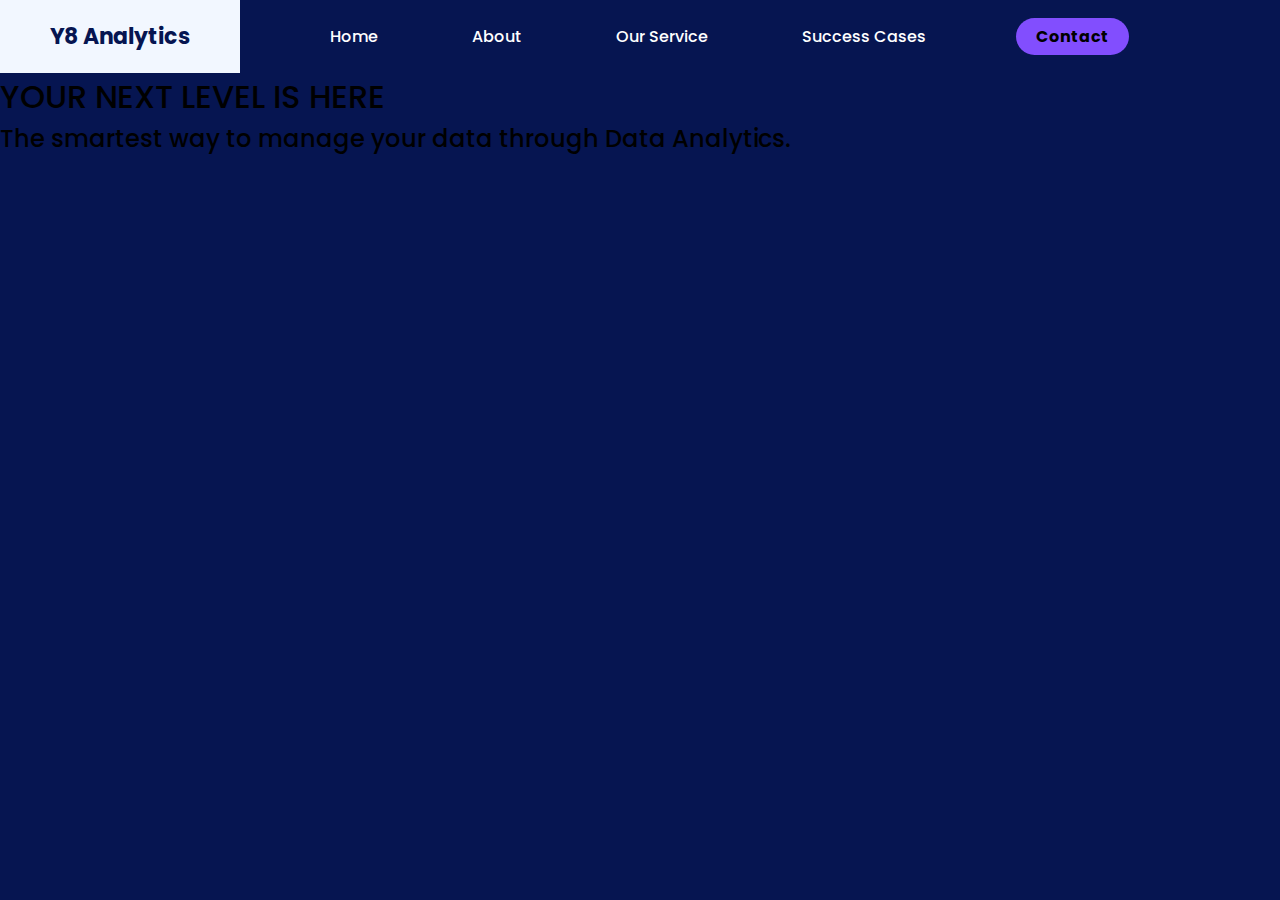
==== Final Project_Y8 Analytics Website.html @ 935fa5d3 "Scrolling Header HTML" ====
<DOCTYPE HTML>
<html  lang="en">
<head>
    <meta charset="UTF-8">
    <meta name = "viewport" content="width=device-width, initial-scale=1.0">
    <!-- GOOGLE FONTS -->
    <link rel="preconnect" href="https://fonts.googleapis.com">
<link rel="preconnect" href="https://fonts.gstatic.com" crossorigin>
<link href="https://fonts.googleapis.com/css2?family=Poppins:ital,wght@0,100;0,200;0,300;0,400;0,500;0,600;0,700;0,800;0,900;1,100;1,200;1,300;1,400;1,500;1,600;1,700;1,800;1,900&display=swap" rel="stylesheet">

    <!-- END GOOGLE FONTS -->
    <link rel="stylesheet" href="style.css">
    <title>Y8 Analytics</title>
</head>

<body>
    <header id="header">
        <div class = "interface">
            <div class = "logo">
                <!-- <a href="#"></a>
                <img src="Y8 Logo.png" alt="Y8 logo"> -->
                <h1>Y8 Analytics</h1>
            </div> <!--logo-->

        <nav class="menu-dektop">
            <ul>
                <li> <a href="#"> Home</a></li>
                <li> <a href="#"> About</a></li>
                <li> <a href="#"> Our Service</a></li>
                <li> <a href="#"> Success Cases</a></li>
                <!-- <li> <a href="#"> Login</a></li> -->
            </ul>
        </nav> <!--menu-desktop-->

        <div class="btn-contact">
            <a href="#">
                <button>Contact</button>
            </a>
        </div> <!--btn-contact-->

        </div>
    </header>

    <section class="banner">
        <div class="video-bg">
            <!-- <video autoplay muted loop src="DataAnalytics_BG.mp4" type="video/mp4"></video> -->

        </div>
        <h1> YOUR <span> NEXT LEVEL </span> IS HERE</h1>
        <h2> The smartest way to manage your data through Data Analytics.</h2>
    </section> <!--banner-->

<script src="menu.js">

</script>
   
</body>
</html>
---- style.css ----
/*GENERAL STYLE*/
*{
    margin: 0;
    padding: 0;
    box-sizing: border-box;
    font-family: 'Poppins', sans-serif;
    font-weight: 500;
}

body{
    background-color: #061551;
    height: 100vh;
}

header .logo h1{
    font-size: 22px;
    font-family: 'Poppins', sans-serif;
    color: #061551;
    background-color: #F2F7FF;
    padding: 20px 50px;
    font-weight: bold;
}

.interface{
    max-width: 1280px;
    margin: 0 auto;
}

/* HEADER STYLE */
 header > .interface{
    display: flex;
    align-items: center;
    /* justify-content: space-between; */
} 

header a{
    color: #fff;
    text-decoration: none;  
    margin-left: 90px;
    display: inline-block;
    transition: .2s;
} 

header a:hover{
    color: #824EFE;
   transform: scale(1.04);
} 

header nav ul{
    list-style-type: none ;
    /* margin-left: 50px; */
    
}

 header nav ul li {
    display: inline-block;
} 

header .btn-contact button{
    padding: 6px 20px;
    font-size: 16px;
    font-weight: 700;
    background-color: #824EFE;
    border: 0;
    border-radius: 30px;
    cursor: pointer;
}

header .btn-contact button:hover{
    box-shadow: 0px 0px 8px #834efea5;
}
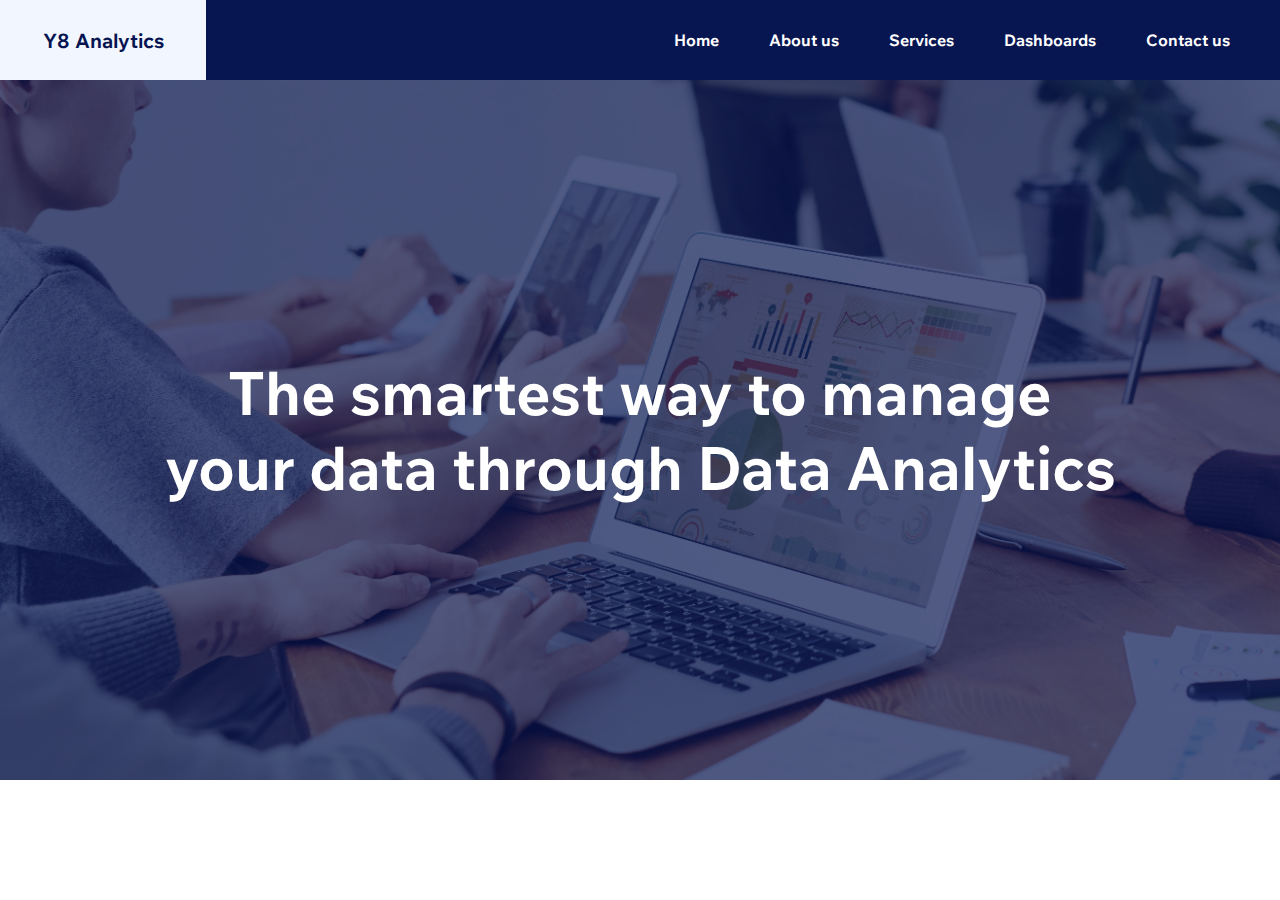
==== commit e238214b: "Update Final Project_Y8 Analytics Website.html" ====
--- a/Final Project_Y8 Analytics Website.html
+++ b/Final Project_Y8 Analytics Website.html
@@ -1,58 +1,50 @@
-<DOCTYPE HTML>
-<html  lang="en">
+<!DOCTYPE html>
+<html lang="en">
 <head>
     <meta charset="UTF-8">
-    <meta name = "viewport" content="width=device-width, initial-scale=1.0">
-    <!-- GOOGLE FONTS -->
+    <meta name="viewport" content="width=device-width, initial-scale=1.0">
+    <link rel="stylesheet" type="text/css" href="style.css">
     <link rel="preconnect" href="https://fonts.googleapis.com">
-<link rel="preconnect" href="https://fonts.gstatic.com" crossorigin>
-<link href="https://fonts.googleapis.com/css2?family=Poppins:ital,wght@0,100;0,200;0,300;0,400;0,500;0,600;0,700;0,800;0,900;1,100;1,200;1,300;1,400;1,500;1,600;1,700;1,800;1,900&display=swap" rel="stylesheet">
-
-    <!-- END GOOGLE FONTS -->
-    <link rel="stylesheet" href="style.css">
-    <title>Y8 Analytics</title>
+    <link rel="preconnect" href="https://fonts.gstatic.com" crossorigin>
+    <link href="https://fonts.googleapis.com/css2?family=Wix+Madefor+Text:wght@400;500;700&display=swap" rel="stylesheet">
+    <link rel="preconnect" href="https://fonts.googleapis.com">
+    <link rel="preconnect" href="https://fonts.gstatic.com" crossorigin>
+    <link href="https://fonts.googleapis.com/css2?family=Wix+Madefor+Text:wght@400;500;700&display=swap" rel="stylesheet">
+    <title>Document</title>
 </head>
-
 <body>
-    <header id="header">
-        <div class = "interface">
-            <div class = "logo">
-                <!-- <a href="#"></a>
-                <img src="Y8 Logo.png" alt="Y8 logo"> -->
-                <h1>Y8 Analytics</h1>
-            </div> <!--logo-->
-
-        <nav class="menu-dektop">
+    <!-- Header -->
+    <header id="header" class="headerContainer">
+        <div class="headerLogo">
+            Y8 Analytics
+        </div>
+        <div class="headerContent">
             <ul>
-                <li> <a href="#"> Home</a></li>
-                <li> <a href="#"> About</a></li>
-                <li> <a href="#"> Our Service</a></li>
-                <li> <a href="#"> Success Cases</a></li>
-                <!-- <li> <a href="#"> Login</a></li> -->
+                <li><a href="#main">Home</a></li>
+                <li><a href="#section-about">About us</a></li>
+                <li><a href="#services-container">Services</a></li>
+                <li><a href="#section-dashboards">Dashboards</a></li>
+                <li><a href="#contact-container">Contact us</a></li>
             </ul>
-        </nav> <!--menu-desktop-->
-
-        <div class="btn-contact">
-            <a href="#">
-                <button>Contact</button>
-            </a>
-        </div> <!--btn-contact-->
-
+            <div class="menu">
+                <svg stroke="currentColor" fill="currentColor" stroke-width="0" viewBox="0 0 20 20" aria-hidden="true" height="30" width="30" xmlns="http://www.w3.org/2000/svg"><path fill-rule="evenodd" d="M3 5a1 1 0 011-1h12a1 1 0 110 2H4a1 1 0 01-1-1zM3 10a1 1 0 011-1h12a1 1 0 110 2H4a1 1 0 01-1-1zM3 15a1 1 0 011-1h12a1 1 0 110 2H4a1 1 0 01-1-1z" clip-rule="evenodd"></path></svg>
+            </div>
         </div>
     </header>
 
-    <section class="banner">
-        <div class="video-bg">
-            <!-- <video autoplay muted loop src="DataAnalytics_BG.mp4" type="video/mp4"></video> -->
+     <!-- Video with Title -->
 
+     <section id="main" class="main">
+        <div class="back-image"></div>
+
+        <div class="backgroundBlack">
+            <p class="parag">
+                The smartest way to manage <br />
+                your data through Data Analytics<br />
+            </p>
         </div>
-        <h1> YOUR <span> NEXT LEVEL </span> IS HERE</h1>
-        <h2> The smartest way to manage your data through Data Analytics.</h2>
-    </section> <!--banner-->
+    </section>
 
-<script src="menu.js">
-
-</script>
-   
+    
 </body>
 </html>--- a/style.css
+++ b/style.css
@@ -1,72 +1,121 @@
-
-/*GENERAL STYLE*/
-*{
+/* GENERAL STYLE */
+* {
     margin: 0;
     padding: 0;
     box-sizing: border-box;
-    font-family: 'Poppins', sans-serif;
-    font-weight: 500;
+    list-style: none;
+    font-family: 'Wix Madefor Text', sans-serif;
 }
 
-body{
-    background-color: #061551;
-    height: 100vh;
+html {
+    scroll-behavior: smooth;
+  }
+
+a {
+    color: #fff;
+    text-decoration: none;
+    transition: 0.2s ease-in-out;
 }
 
-header .logo h1{
-    font-size: 22px;
-    font-family: 'Poppins', sans-serif;
-    color: #061551;
+a:hover {
+    transition: 0.2s ease-in-out;
+    color: #844DFE;
+}
+
+/* HEADER */
+.headerContainer {
+    width: 100%;
+    height: 80px;
+    display: flex;
+    background-color: #071550;
+    position: fixed;
+    top: 0;
+    left: 0;
+    width: 100%;
+    z-index: 999;
+}
+
+.headerLogo {
+    min-width: 206px;
+    height: 80px;
     background-color: #F2F7FF;
-    padding: 20px 50px;
+
+    display: flex;
+    justify-content: center;
+    align-items: center;
+
+    color: #071451;
+    font-size: 20px;
     font-weight: bold;
 }
 
-.interface{
-    max-width: 1280px;
-    margin: 0 auto;
+.headerContent {
+    width: 100%;
+    background-color: #071550;
+    display: flex;
+    justify-content: end;
+    align-items: center;
 }
 
-/* HEADER STYLE */
- header > .interface{
+.headerContent ul {
     display: flex;
-    align-items: center;
-    /* justify-content: space-between; */
-} 
-
-header a{
-    color: #fff;
-    text-decoration: none;  
-    margin-left: 90px;
-    display: inline-block;
-    transition: .2s;
-} 
-
-header a:hover{
-    color: #824EFE;
-   transform: scale(1.04);
-} 
-
-header nav ul{
-    list-style-type: none ;
-    /* margin-left: 50px; */
-    
 }
 
- header nav ul li {
-    display: inline-block;
-} 
-
-header .btn-contact button{
-    padding: 6px 20px;
+.headerContent ul li {
+    margin-right: 50px;
+    color: #fff;
     font-size: 16px;
     font-weight: 700;
-    background-color: #824EFE;
-    border: 0;
-    border-radius: 30px;
+    cursor: pointer;
+    transition: 0.2s ease-in-out;
+}
+
+.headerContent ul li:hover {
+    color: RGB(132, 77, 254);
+    transition: 0.2s ease-in-out;
+}
+
+.menu {
+    font-size: 20px;
+    display: none;
+    color: #fff;
+    margin-right: 20px;
     cursor: pointer;
 }
 
-header .btn-contact button:hover{
-    box-shadow: 0px 0px 8px #834efea5;
+/* HOME */
+
+.main {
+    width: 100%;
+    height: 100%;
+    margin-top: 80px;
+}
+
+.back-image, .backgroundBlack {
+    width: 100%;
+    height: 700px;
+}
+
+.back-image {
+    background-image: url(assets/background.jpg);
+    background-size: cover;
+    background-position: center;
+    position: absolute;
+    z-index: 9;
+}
+
+.backgroundBlack {
+    background-color: rgba(6,20,81,0.7);
+    position: relative;
+    z-index: 10;
+    display: flex;
+    justify-content: center;
+    align-items: center;
+    font-weight: bold;
+    color: #fff;
+}
+
+.parag {
+    text-align: center;
+    font-size: 60px;
 }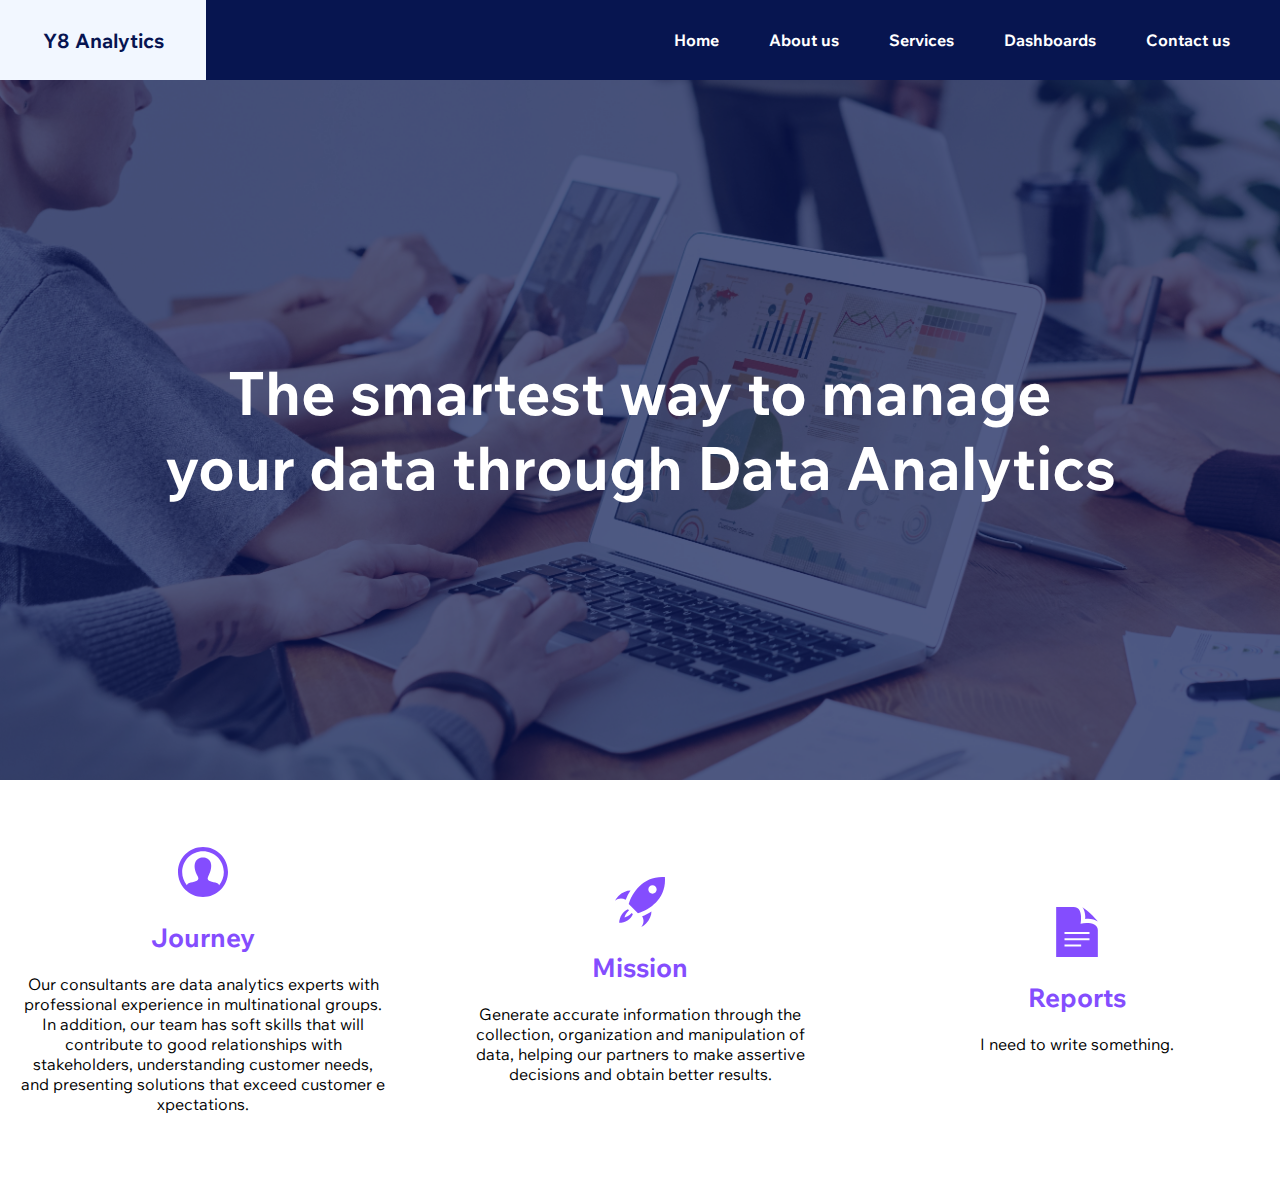
==== commit 0df5e507: "About Us - Incomplete" ====
--- a/Final Project_Y8 Analytics Website.html
+++ b/Final Project_Y8 Analytics Website.html
@@ -13,7 +13,9 @@
     <title>Document</title>
 </head>
 <body>
+    
     <!-- Header -->
+
     <header id="header" class="headerContainer">
         <div class="headerLogo">
             Y8 Analytics
@@ -45,6 +47,42 @@
         </div>
     </section>
 
+    <!-- About Us -->
+
+    <section id="section-about" class="section-about">
+        <div class="section-about-container">
+
+            <div class="about-item">
+    
+                <svg xmlns="http://www.w3.org/2000/svg" width="50" height="50" viewBox="0 0 24 24">
+                    <path class="user-img" d="M12 0c-6.627 0-12 5.373-12 12s5.373 12 12 12 12-5.373 12-12-5.373-12-12-12zm7.753 18.305c-.261-.586-.789-.991-1.871-1.241-2.293-.529-4.428-.993-3.393-2.945 3.145-5.942.833-9.119-2.489-9.119-3.388 0-5.644 3.299-2.489 9.119 1.066 1.964-1.148 2.427-3.393 2.945-1.084.25-1.608.658-1.867 1.246-1.405-1.723-2.251-3.919-2.251-6.31 0-5.514 4.486-10 10-10s10 4.486 10 10c0 2.389-.845 4.583-2.247 6.305z"/>
+                </svg>
+                <h3 class="about-title">Journey</h3>
+            
+                <p>Our consultants are data analytics experts with <br>
+                    professional experience in multinational groups. <br> In addition, our team has soft skills that will <br>contribute to good relationships with <br> stakeholders, understanding customer needs, <br> and presenting solutions that exceed customer expectations.</p>
+            </div>
+
+            <div class="about-item">
+                
+                <svg xmlns="http://www.w3.org/2000/svg" width="50" height="50" viewBox="0 0 24 24">
+                    <path class="rocket-img" d="M8.566 17.842c-.945 2.462-3.678 4.012-6.563 4.161.139-2.772 1.684-5.608 4.209-6.563l.51.521c-1.534 1.523-2.061 2.765-2.144 3.461.704-.085 2.006-.608 3.483-2.096l.505.516zm-1.136-11.342c-1.778-.01-4.062.911-5.766 2.614-.65.649-1.222 1.408-1.664 2.258 1.538-1.163 3.228-1.485 5.147-.408.566-1.494 1.32-3.014 2.283-4.464zm5.204 17.5c.852-.44 1.61-1.013 2.261-1.664 1.708-1.706 2.622-4.001 2.604-5.782-1.575 1.03-3.125 1.772-4.466 2.296 1.077 1.92.764 3.614-.399 5.15zm11.312-23.956c-.428-.03-.848-.044-1.261-.044-9.338 0-14.465 7.426-16.101 13.009l4.428 4.428c5.78-1.855 12.988-6.777 12.988-15.993v-.059c-.002-.437-.019-.884-.054-1.341zm-5.946 7.956c-1.105 0-2-.895-2-2s.895-2 2-2 2 .895 2 2-.895 2-2 2z"/>
+                </svg>
+                <h3 class="about-title">Mission</h3>
+                <p>Generate accurate information through the <br> collection, organization and manipulation of <br>data, helping our partners to make assertive <br>decisions and obtain better results.</p>
+            </div>
+    
+            <div class="about-item">
+                <svg xmlns="http://www.w3.org/2000/svg" width="50" height="50" viewBox="0 0 24 24">
+                    <path class="data-img" d="M13.744 8s1.522-8-3.335-8h-8.409v24h20v-13c0-3.419-5.247-3.745-8.256-3zm.256 11h-8v-1h8v1zm4-3h-12v-1h12v1zm0-3h-12v-1h12v1zm-3.432-12.925c2.202 1.174 5.938 4.883 7.432 6.881-1.286-.9-4.044-1.657-6.091-1.179.222-1.468-.185-4.534-1.341-5.702z"/>
+                </svg>
+                <h3 class="about-title">Reports</h3>
+                <p>I need to write something.</p>
+            </div>
+        </div>
+    </section>
+
+
     
 </body>
 </html>--- a/style.css
+++ b/style.css
@@ -84,7 +84,6 @@
 }
 
 /* HOME */
-
 .main {
     width: 100%;
     height: 100%;
@@ -118,4 +117,48 @@
 .parag {
     text-align: center;
     font-size: 60px;
+}
+
+/* ABOUT US */
+.section-about {
+    position: relative;
+}
+
+.section-about-container {
+    width: 100%;
+    height: 400px;
+    background-color: #fff;
+
+    display: flex;
+    justify-content: center;
+    align-items: center;
+
+    text-align: center;
+}
+
+.rocket-img, .user-img, .data-img {
+    fill: #844DFE;
+}
+
+.about-title {
+    margin: 20px 0px;
+    color: #844DFE;
+    font-weight: bold;
+    font-size: 26px;
+}
+
+.about-item {
+    width: 100%;
+    margin: 0px 20px;
+    word-break: break-all;
+}
+
+.about-item:nth-child(2) {
+    margin: 0px 50px;
+}
+
+.about-icon-journey {
+    position: relative;
+    top: 100px;
+
 }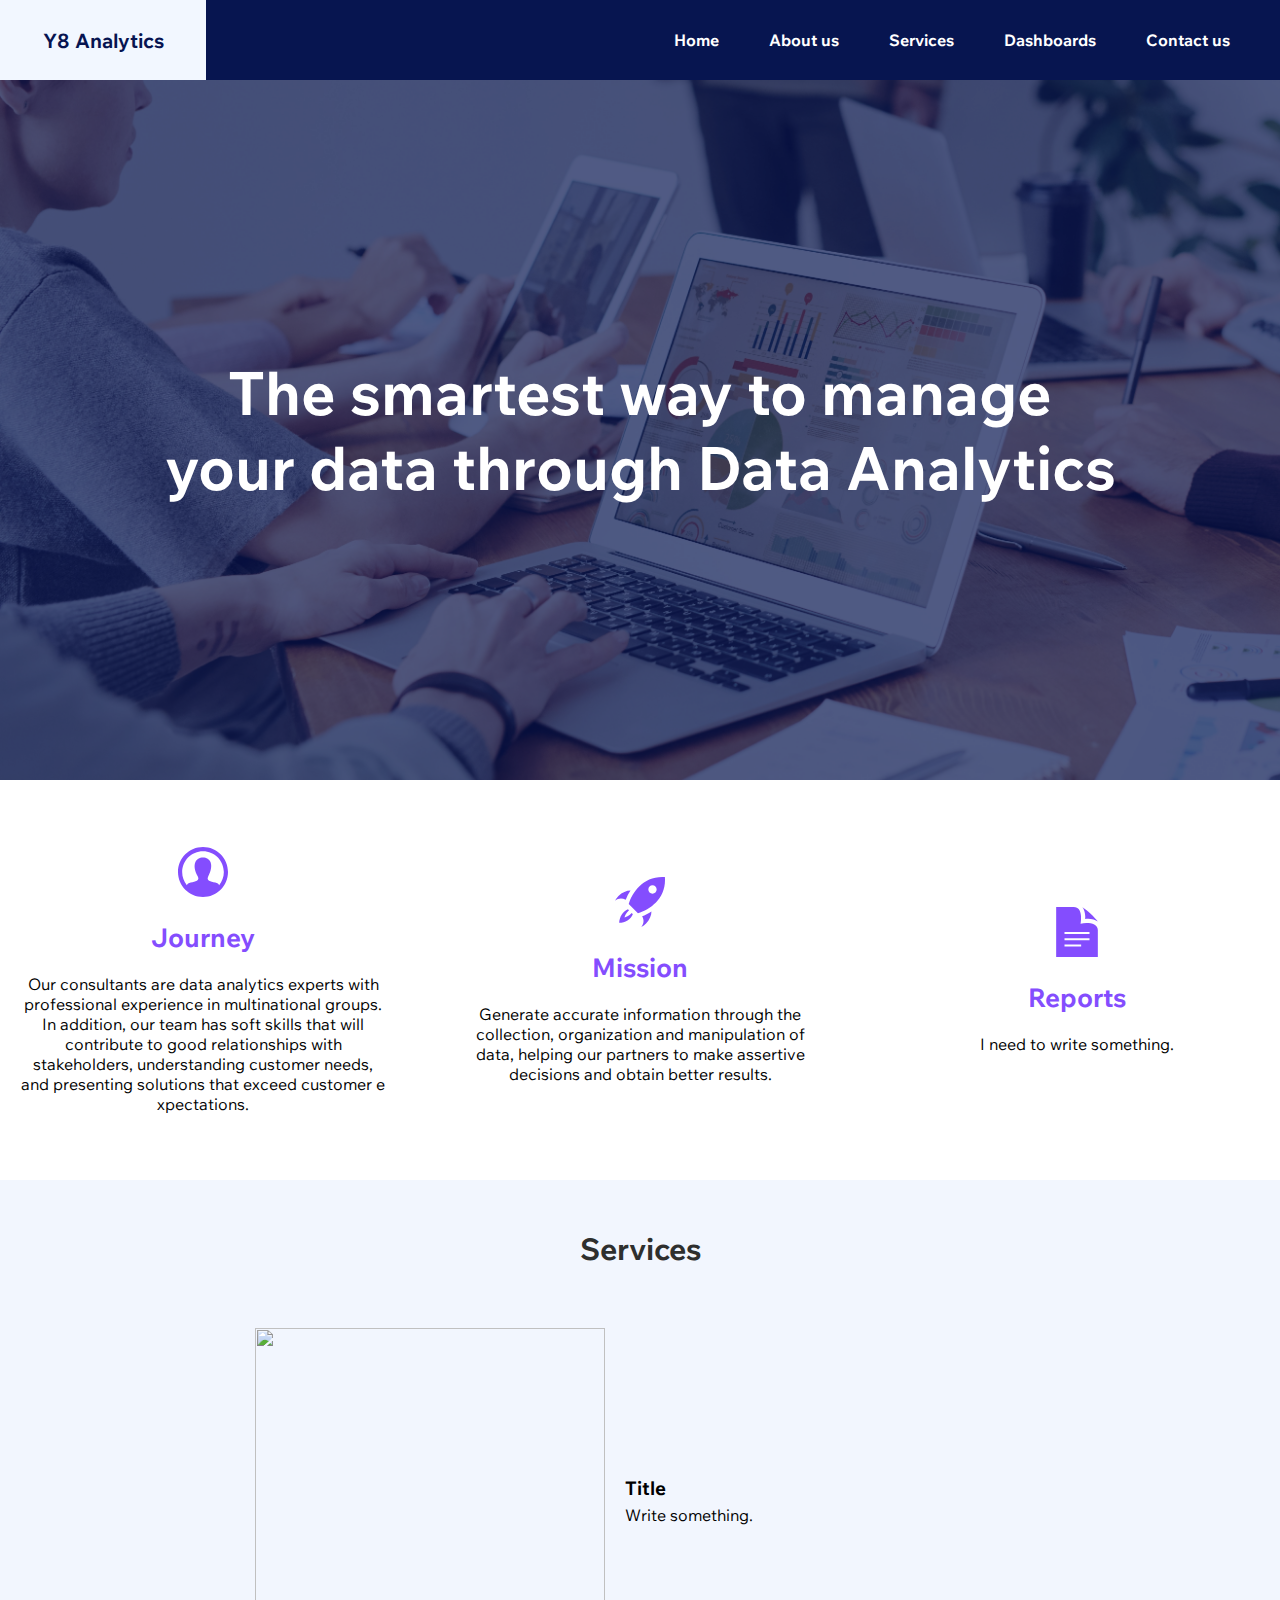
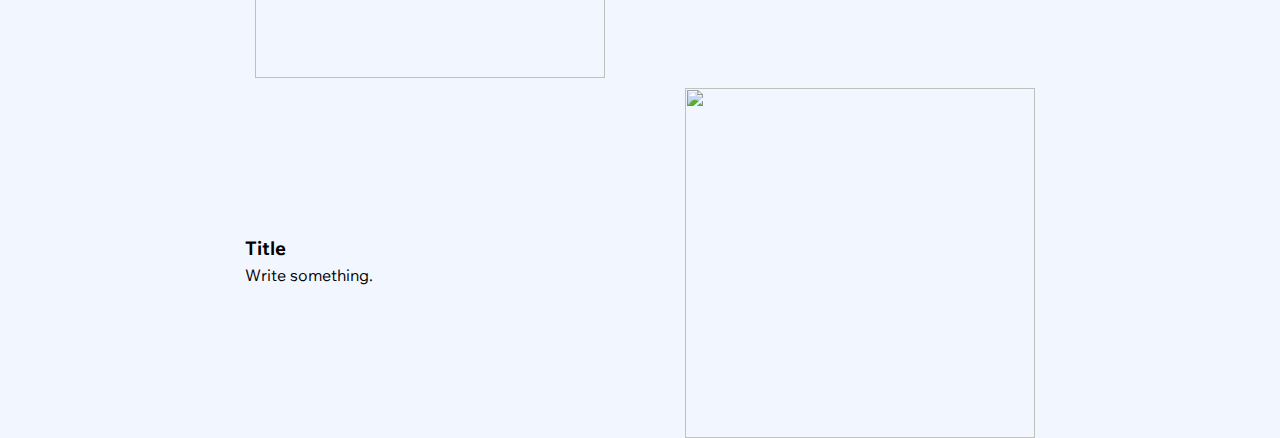
==== commit 83cbebaf: "Services section (incomplete)" ====
--- a/Final Project_Y8 Analytics Website.html
+++ b/Final Project_Y8 Analytics Website.html
@@ -82,6 +82,31 @@
         </div>
     </section>
 
+    <!--Services-->
+    <section class="service-container" id="services-container">
+        <h1>Services</h1>
+
+        <div class="service-item">
+            <img src="assets/undraw1.svg" alert="image" />
+
+            <div class="service-content">
+                <h3>Title</h3>
+                <p>Write something.
+                </p>
+            </div>
+        </div>
+
+        <div class="service-item-reverse">
+            <img src="assets/undraw2.svg" alert="image" />
+
+            <div class="service-content">
+                <h3>Title</h3>
+                <p> Write something.
+                </p>
+            </div>
+        </div>
+    </section>
+
 
     
 </body>
--- a/style.css
+++ b/style.css
@@ -157,8 +157,67 @@
     margin: 0px 50px;
 }
 
-.about-icon-journey {
-    position: relative;
-    top: 100px;
-
+
+/* SERVICES*/
+
+.service-container {
+    width: 100%;
+    height: 100%;
+    background-color: #F2F6FE;
+
+    display: flex;
+    flex-direction: column;
+    align-items: center;
+    justify-content: center;
+}
+
+.service-container h1 {
+    margin: 50px 0px;
+    font-weight: 700;
+    color: #2E2F2E;
+    font-size: 30px;
+}
+
+.service-item{
+    width: 90%;
+    height: 100%;
+    display: flex;
+    justify-content: center;
+    align-items: center;
+    margin: 10px 50px;
+}
+
+.service-item-reverse {
+    width: 90%;
+    height: 100%;
+    display: flex;
+    flex-direction: row-reverse;
+    justify-content: center;
+    align-items: center;
+}
+
+.service-item-reverse img {
+    margin-left: 40px;
+}
+
+.service-item img, .service-item-reverse img {
+    width: 350px;
+    height: 350px;
+    margin-right: 20px;
+}
+
+.service-item-reverse img {
+    margin-right: 0px;
+}
+
+.service-content {
+    display: flex;
+    flex-direction: column;
+    justify-content: flex-start;
+    align-items: flex;
+}
+
+.service-content p {
+    width: 400px;
+    line-height: 30px;
 }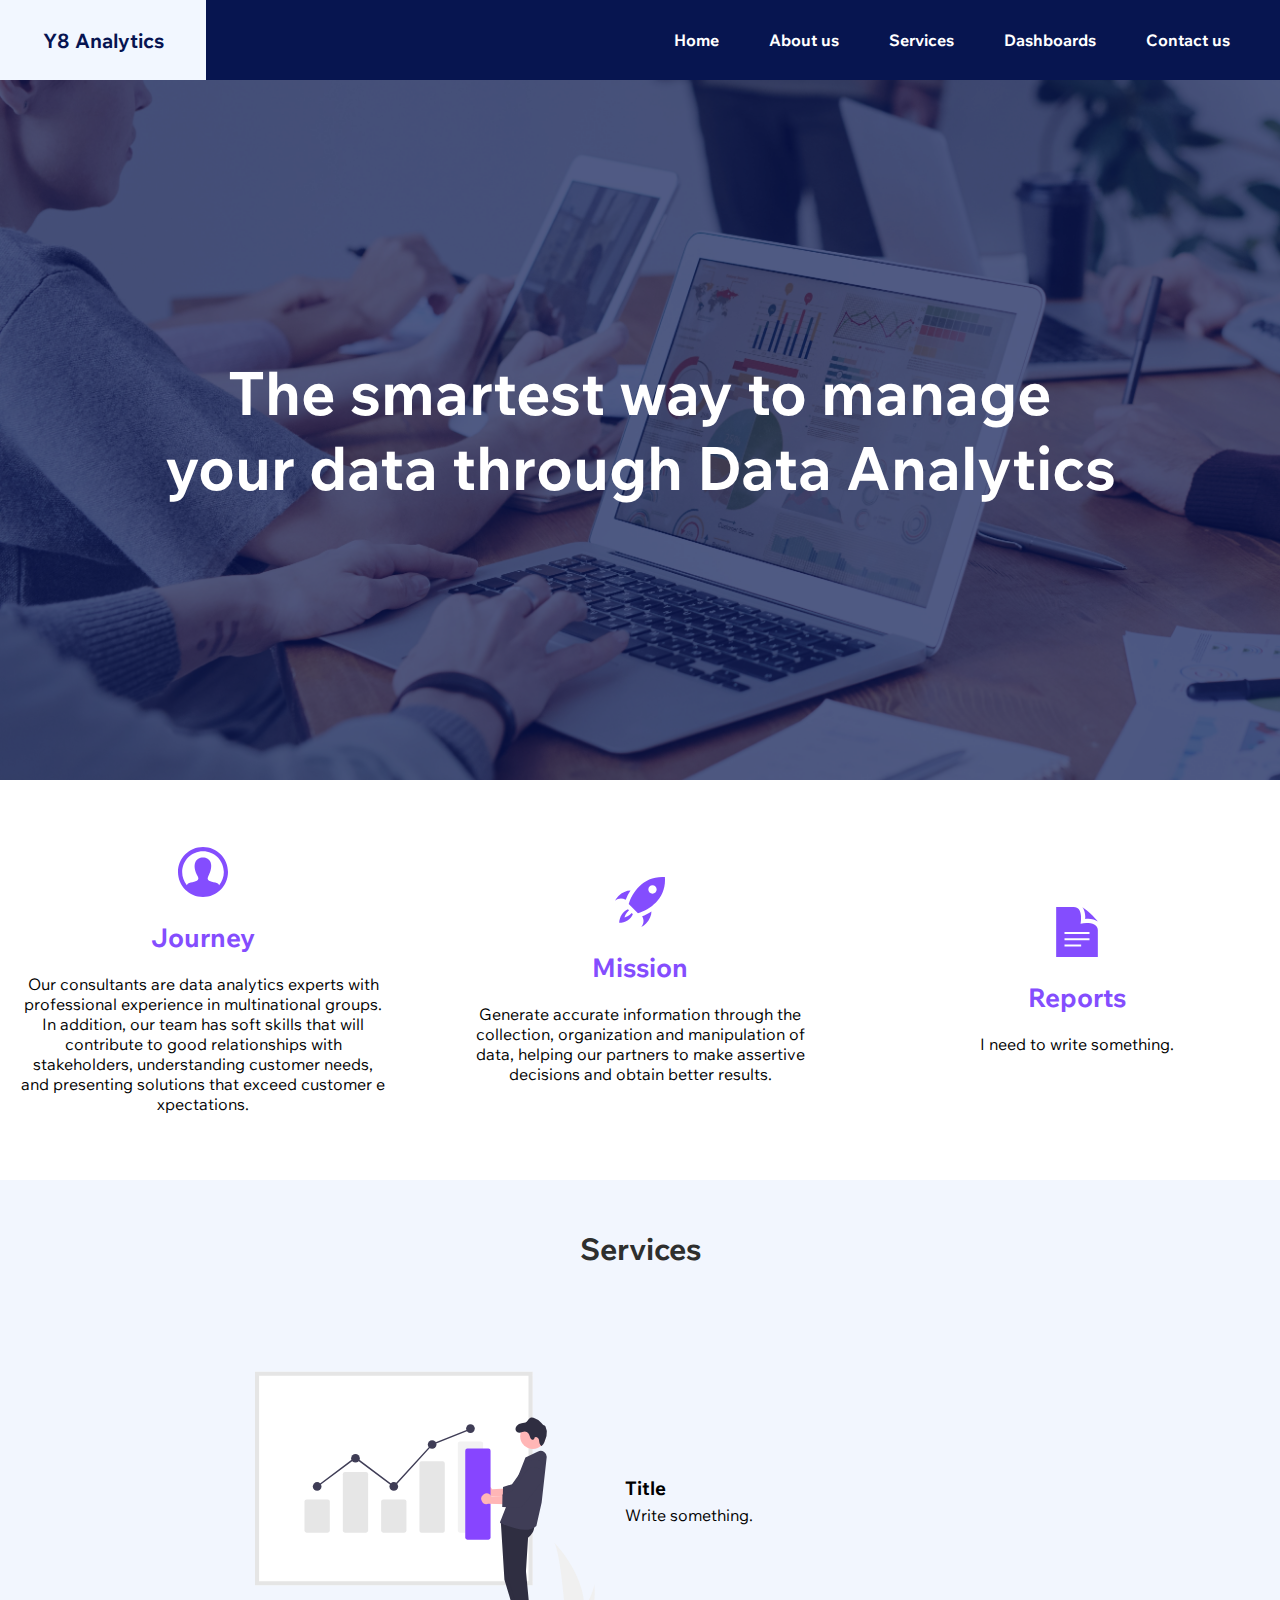
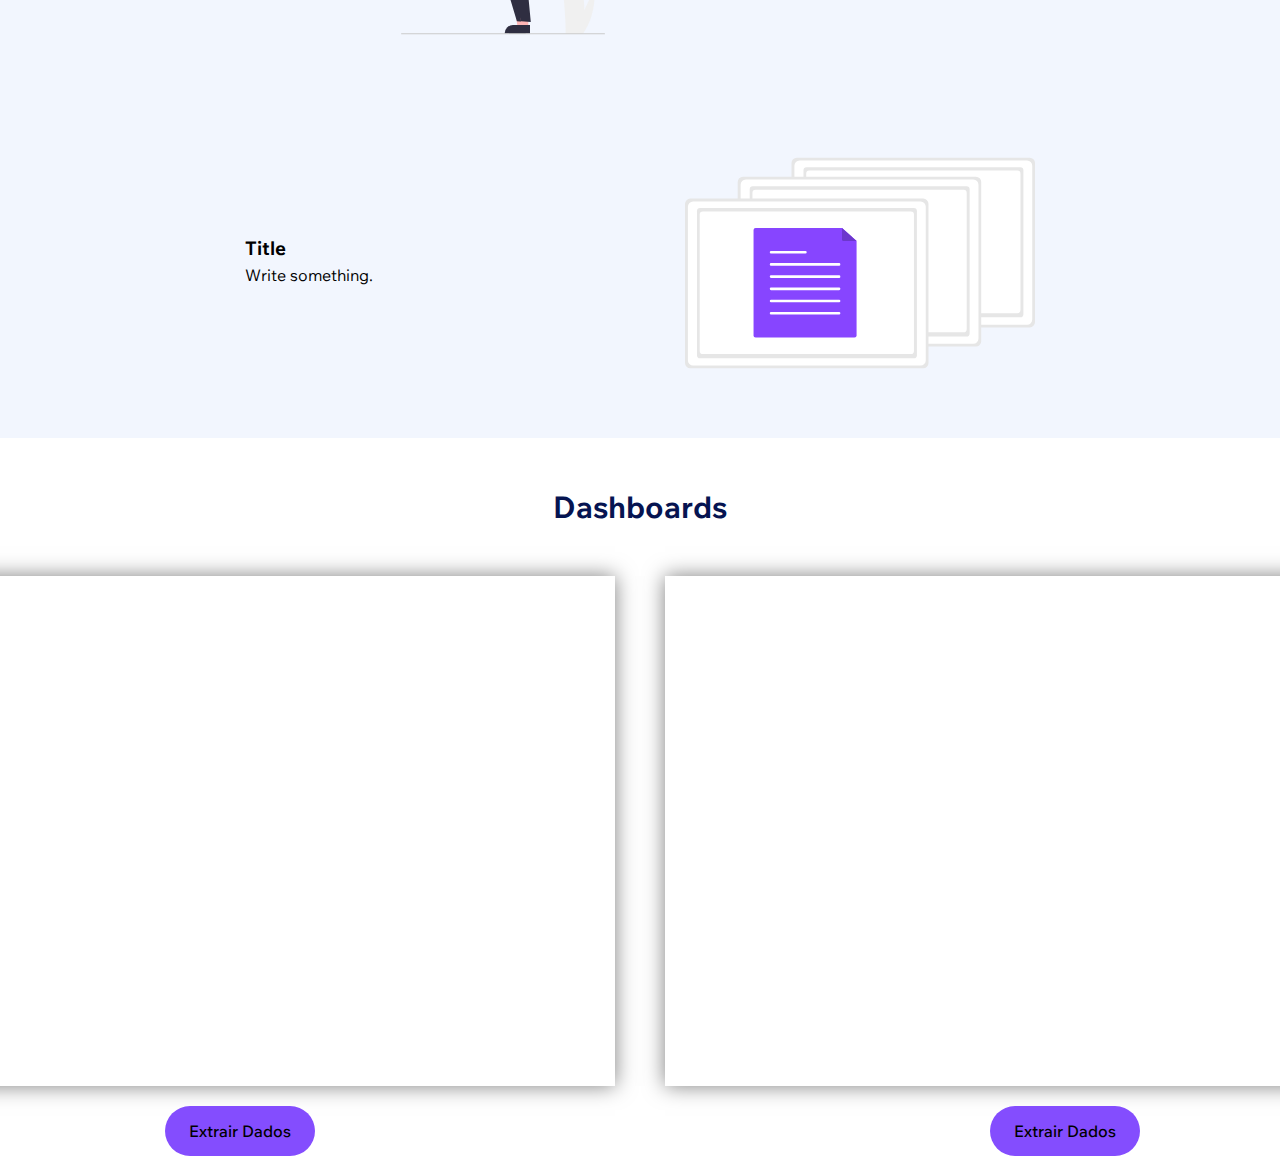
==== commit 462bcadd: "Dashboards section (incomplete)" ====
--- a/Final Project_Y8 Analytics Website.html
+++ b/Final Project_Y8 Analytics Website.html
@@ -34,7 +34,7 @@
         </div>
     </header>
 
-     <!-- Video with Title -->
+     <!-- Image with Title -->
 
      <section id="main" class="main">
         <div class="back-image"></div>
@@ -107,6 +107,101 @@
         </div>
     </section>
 
+    <!-- Dashboards -->
+    <section id="section-dashboards" class="dashboards-container">
+        <h1>Dashboards</h1>
+
+        <div class="dashboards">
+            <section class="sec-dash1">
+                <div class="dash1">
+                    <iframe class="frame1" title="MyLab" src="https://app.powerbi.com/view?r=eyJrIjoiZTYzNmRiOWItYzNlMC00OWJlLWI3NDMtMmY3YmRiNzhhMWMyIiwidCI6ImQxOTdhM2EyLWYyZjAtNGFjYS1hZWFmLWYzNGUwMTkyM2MwYiJ9" frameborder="0" allowFullScreen="true"></iframe>
+                </div>
+                <button id="downloadButton">Extrair Dados</button>
+            </section>
+
+            <section class="sec-dash2">
+                <div class="dash2">
+                    <iframe class="frame2" title="Report Section" src="https://app.powerbi.com/view?r=eyJrIjoiMjJlMTdlNzAtYmU5NS00YjE2LTg5MzUtNmIwNjM1YzBiNzQyIiwidCI6ImQxOTdhM2EyLWYyZjAtNGFjYS1hZWFmLWYzNGUwMTkyM2MwYiJ9" frameborder="0" allowFullScreen="true"></iframe>
+                </div>
+                <button id="downloadButton2">Extrair Dados</button>
+            </section>
+        </div>
+    </section>
+
+    <!-- JS Script -->
+    <script>
+        document.getElementById("downloadButton").addEventListener("click", function() {
+            // Crie os dados da planilha
+            var data = [
+                ["Nome", "Idade", "Email"],
+                ["João", 30, "joao@example.com"],
+                ["Maria", 25, "maria@example.com"],
+                ["Carlos", 35, "carlos@example.com"]
+            ];
+        
+            // Crie um objeto Blob que contém os dados da planilha no formato Excel
+            var blob = new Blob([arrayToCSV(data)], { type: "application/vnd.openxmlformats-officedocument.spreadsheetml.sheet" });
+        
+            // Crie uma URL temporária para o Blob
+            var url = window.URL.createObjectURL(blob);
+        
+            // Crie um elemento de link para fazer o download
+            var a = document.createElement("a");
+            a.href = url;
+            a.download = "planilha_excel.xlsx";
+            
+            // Simule o clique no link para iniciar o download
+            a.click();
+        
+            // Libere a URL temporária
+            window.URL.revokeObjectURL(url);
+        });
+
+        function resetForm() {
+      // Pode adicionar outras lógicas aqui antes do reset se necessário
+      setTimeout(function() {
+        document.getElementById('contactForm').reset();
+        alert('Formulário resetado após envio');
+      }, 0); // Definido como 0 para ser executado no próximo ciclo de eventos
+      return true; // Isso permite que o formulário continue com o envio após o reset
+    }
+
+        document.getElementById("downloadButton2").addEventListener("click", function() {
+            // Crie os dados da planilha
+            var data = [
+                ["Nome", "Idade", "Email"],
+                ["João", 30, "joao@example.com"],
+                ["Maria", 25, "maria@example.com"],
+                ["Carlos", 35, "carlos@example.com"]
+            ];
+        
+            // Crie um objeto Blob que contém os dados da planilha no formato Excel
+            var blob = new Blob([arrayToCSV(data)], { type: "application/vnd.openxmlformats-officedocument.spreadsheetml.sheet" });
+        
+            // Crie uma URL temporária para o Blob
+            var url = window.URL.createObjectURL(blob);
+        
+            // Crie um elemento de link para fazer o download
+            var a = document.createElement("a");
+            a.href = url;
+            a.download = "planilha_excel.xlsx";
+            
+            // Simule o clique no link para iniciar o download
+            a.click();
+        
+            // Libere a URL temporária
+            window.URL.revokeObjectURL(url);
+        });
+        
+        // Função para converter uma matriz em formato CSV
+        function arrayToCSV(data) {
+            var csv = "";
+            for (var row of data) {
+                csv += row.join(",") + "\n";
+            }
+            return csv;
+        }
+        </script>
 
     
 </body>
--- a/style.css
+++ b/style.css
@@ -220,4 +220,84 @@
 .service-content p {
     width: 400px;
     line-height: 30px;
-}+}
+
+/* DASHBOARDS */
+.dashboards-container {
+    width: 100%;
+    height: 100%;
+    background-color: F2F7FF;
+
+    display:flex;
+    justify-content: center;
+    align-items: center;
+    flex-direction: column;
+}
+
+.dashboards-container h1 {
+    margin: 50px 0px;
+    font-size: 30px;
+    font-weight: bold;
+    color: #061451;
+}
+
+.dashboards {
+    width: 100%;
+    height: 100%;
+
+    display: flex;
+    justify-content: center;
+    align-items: center;
+}
+
+.dash1, .dash2 {
+    display: flex;
+    justify-content: center;
+    align-items: center;
+    flex-direction: column;
+    background-color: transparent;
+}
+
+.sec-dash1, .sec-dash2 {
+    display: flex;
+    justify-content: center;
+    align-items: center;
+    flex-direction: column;
+}
+
+.sec-dash1 button, .sec-dash2 button {
+    margin: 20px;
+    width: 150px;
+    height: 50px;
+    border-radius: 25px;
+    border: none;
+    overflow: none;
+
+    font-size: 16px;
+    font-weight: 500;
+
+    cursor: pointer;
+    background-color: #844DFE;
+    transition: 0.2s ease-in-out;
+}
+
+.sec-dash1 button:hover, .sec-dash2 button:hover {
+    transition: 0.2s ease-in-out;
+    background-color: #fff;
+    color: #844DFE;
+}
+
+
+.dash1 {
+    margin-right: 50px;
+    box-shadow: 0 0 20px rgba(0, 0, 0, 0.5);
+}
+
+.dash2 {
+    box-shadow: 0 0 20px rgba(0, 0, 0, 0.5);
+}
+
+.frame1, .frame2 {
+    width: 800px;
+    height: 510px;
+}
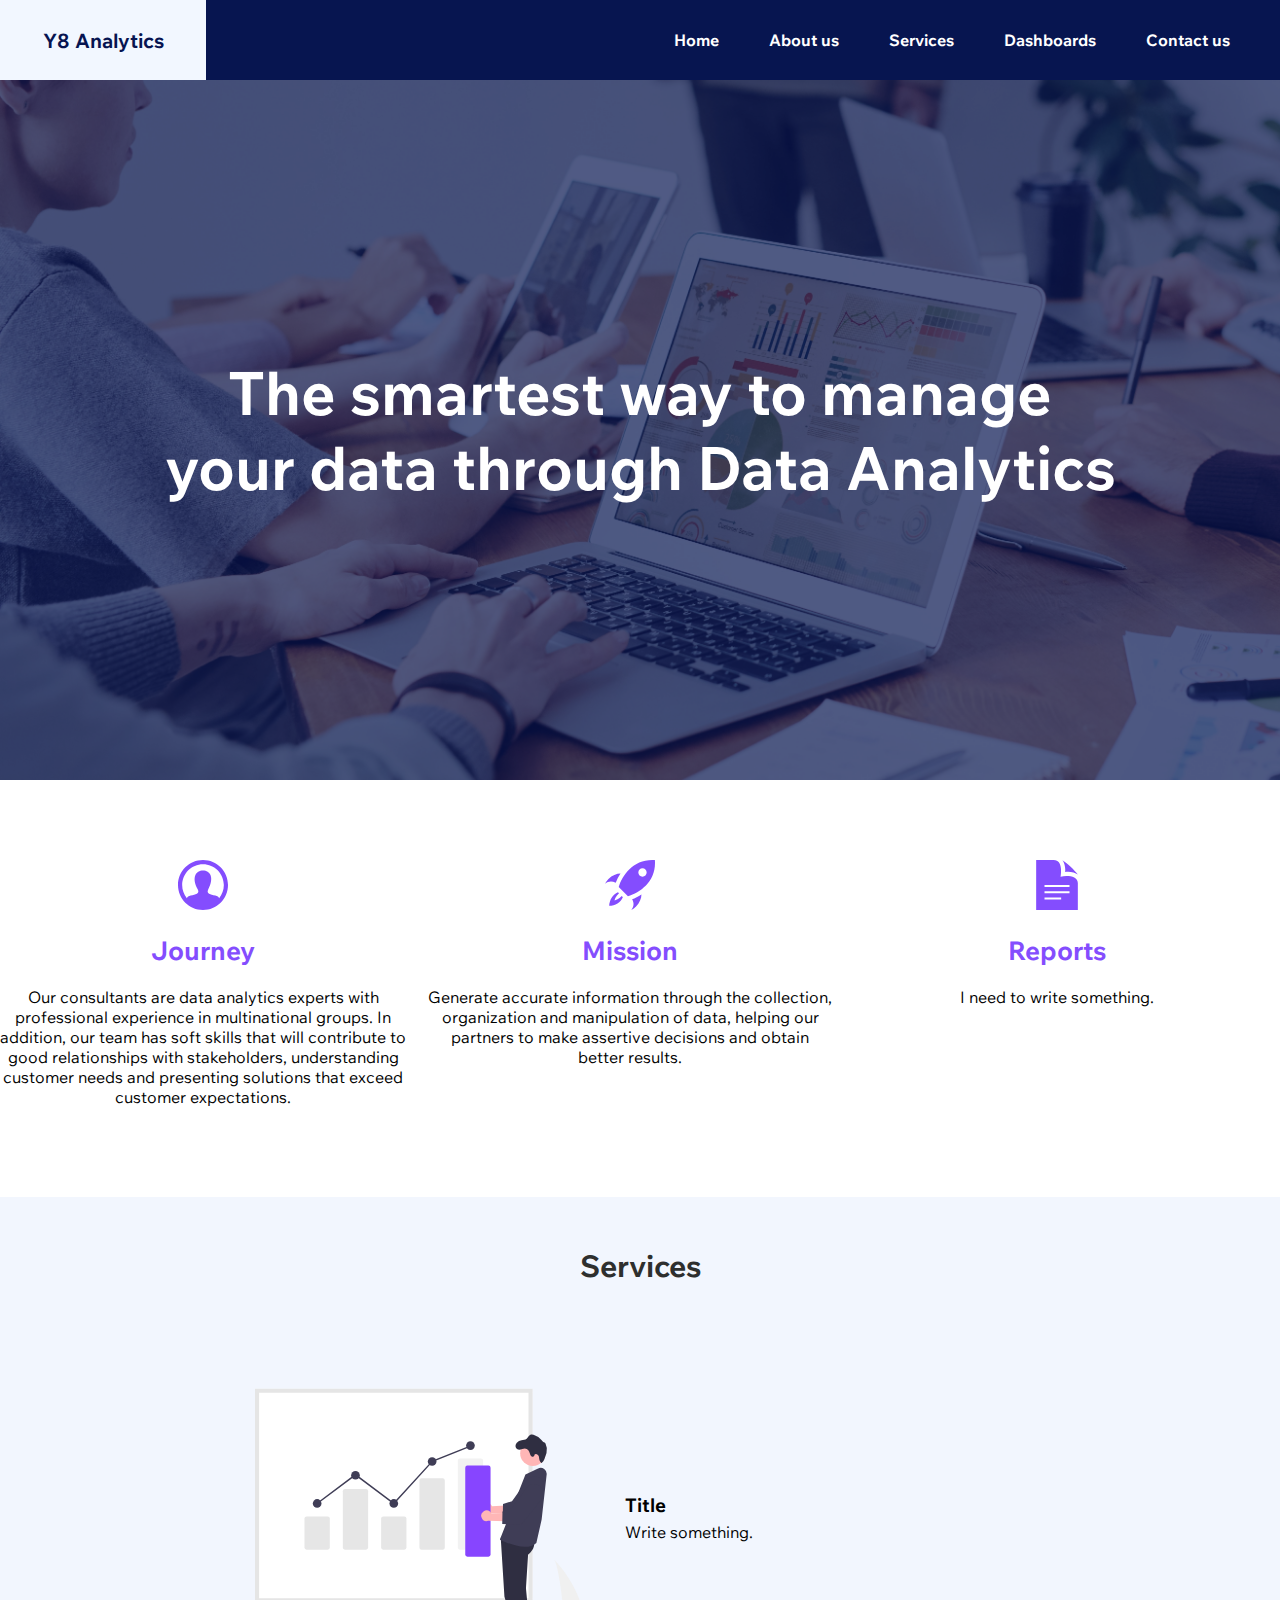
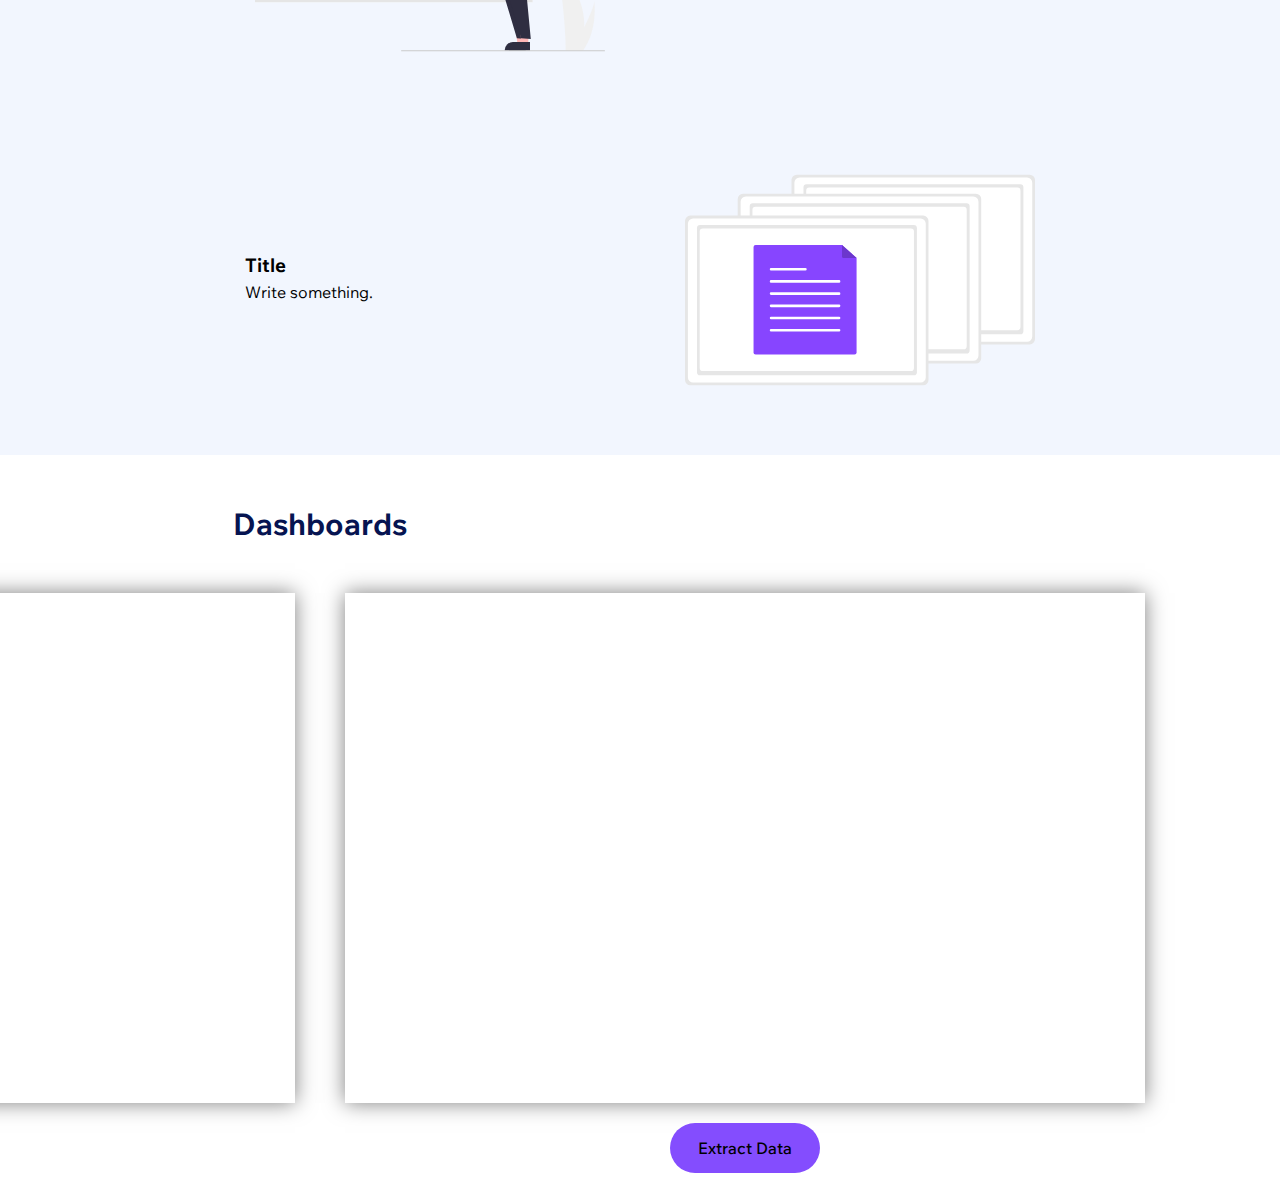
==== commit 6824d88c: "About us section (Complete)" ====
--- a/Final Project_Y8 Analytics Website.html
+++ b/Final Project_Y8 Analytics Website.html
@@ -58,9 +58,11 @@
                     <path class="user-img" d="M12 0c-6.627 0-12 5.373-12 12s5.373 12 12 12 12-5.373 12-12-5.373-12-12-12zm7.753 18.305c-.261-.586-.789-.991-1.871-1.241-2.293-.529-4.428-.993-3.393-2.945 3.145-5.942.833-9.119-2.489-9.119-3.388 0-5.644 3.299-2.489 9.119 1.066 1.964-1.148 2.427-3.393 2.945-1.084.25-1.608.658-1.867 1.246-1.405-1.723-2.251-3.919-2.251-6.31 0-5.514 4.486-10 10-10s10 4.486 10 10c0 2.389-.845 4.583-2.247 6.305z"/>
                 </svg>
                 <h3 class="about-title">Journey</h3>
-            
-                <p>Our consultants are data analytics experts with <br>
-                    professional experience in multinational groups. <br> In addition, our team has soft skills that will <br>contribute to good relationships with <br> stakeholders, understanding customer needs, <br> and presenting solutions that exceed customer expectations.</p>
+
+                <div class="textarea-content">
+                    <p>Our consultants are data analytics experts with professional experience in multinational groups. In addition, our team has soft skills that will contribute to good relationships with stakeholders, understanding customer needs and presenting solutions that exceed customer expectations.
+                    </p>
+                </div>
             </div>
 
             <div class="about-item">
@@ -69,7 +71,11 @@
                     <path class="rocket-img" d="M8.566 17.842c-.945 2.462-3.678 4.012-6.563 4.161.139-2.772 1.684-5.608 4.209-6.563l.51.521c-1.534 1.523-2.061 2.765-2.144 3.461.704-.085 2.006-.608 3.483-2.096l.505.516zm-1.136-11.342c-1.778-.01-4.062.911-5.766 2.614-.65.649-1.222 1.408-1.664 2.258 1.538-1.163 3.228-1.485 5.147-.408.566-1.494 1.32-3.014 2.283-4.464zm5.204 17.5c.852-.44 1.61-1.013 2.261-1.664 1.708-1.706 2.622-4.001 2.604-5.782-1.575 1.03-3.125 1.772-4.466 2.296 1.077 1.92.764 3.614-.399 5.15zm11.312-23.956c-.428-.03-.848-.044-1.261-.044-9.338 0-14.465 7.426-16.101 13.009l4.428 4.428c5.78-1.855 12.988-6.777 12.988-15.993v-.059c-.002-.437-.019-.884-.054-1.341zm-5.946 7.956c-1.105 0-2-.895-2-2s.895-2 2-2 2 .895 2 2-.895 2-2 2z"/>
                 </svg>
                 <h3 class="about-title">Mission</h3>
-                <p>Generate accurate information through the <br> collection, organization and manipulation of <br>data, helping our partners to make assertive <br>decisions and obtain better results.</p>
+
+                <div class="textarea-content">
+                    <p>Generate accurate information through the collection, organization and manipulation of data, helping our partners to make assertive decisions and obtain better results.</p>
+                </div>
+                
             </div>
     
             <div class="about-item">
@@ -77,7 +83,10 @@
                     <path class="data-img" d="M13.744 8s1.522-8-3.335-8h-8.409v24h20v-13c0-3.419-5.247-3.745-8.256-3zm.256 11h-8v-1h8v1zm4-3h-12v-1h12v1zm0-3h-12v-1h12v1zm-3.432-12.925c2.202 1.174 5.938 4.883 7.432 6.881-1.286-.9-4.044-1.657-6.091-1.179.222-1.468-.185-4.534-1.341-5.702z"/>
                 </svg>
                 <h3 class="about-title">Reports</h3>
-                <p>I need to write something.</p>
+
+                <div class="textarea-content">
+                    <p>I need to write something.</p>
+                </div>
             </div>
         </div>
     </section>
@@ -116,14 +125,14 @@
                 <div class="dash1">
                     <iframe class="frame1" title="MyLab" src="https://app.powerbi.com/view?r=eyJrIjoiZTYzNmRiOWItYzNlMC00OWJlLWI3NDMtMmY3YmRiNzhhMWMyIiwidCI6ImQxOTdhM2EyLWYyZjAtNGFjYS1hZWFmLWYzNGUwMTkyM2MwYiJ9" frameborder="0" allowFullScreen="true"></iframe>
                 </div>
-                <button id="downloadButton">Extrair Dados</button>
+                <button id="downloadButton">Extract Data</button>
             </section>
 
             <section class="sec-dash2">
                 <div class="dash2">
                     <iframe class="frame2" title="Report Section" src="https://app.powerbi.com/view?r=eyJrIjoiMjJlMTdlNzAtYmU5NS00YjE2LTg5MzUtNmIwNjM1YzBiNzQyIiwidCI6ImQxOTdhM2EyLWYyZjAtNGFjYS1hZWFmLWYzNGUwMTkyM2MwYiJ9" frameborder="0" allowFullScreen="true"></iframe>
                 </div>
-                <button id="downloadButton2">Extrair Dados</button>
+                <button id="downloadButton2">Extract Data</button>
             </section>
         </div>
     </section>
--- a/style.css
+++ b/style.css
@@ -122,11 +122,12 @@
 /* ABOUT US */
 .section-about {
     position: relative;
+    height: 100%;
 }
 
 .section-about-container {
     width: 100%;
-    height: 400px;
+    height: 100%;
     background-color: #fff;
 
     display: flex;
@@ -134,6 +135,11 @@
     align-items: center;
 
     text-align: center;
+    margin-top: 60px;
+}
+
+.textarea-content {
+    height: 200px;
 }
 
 .rocket-img, .user-img, .data-img {
@@ -149,14 +155,18 @@
 
 .about-item {
     width: 100%;
-    margin: 0px 20px;
-    word-break: break-all;
-}
-
-.about-item:nth-child(2) {
-    margin: 0px 50px;
-}
-
+    margin: 20px 20px 10px 0px;
+}
+
+@media screen and (max-width: 1200px) {
+    .section-about-container {
+        flex-direction: column;
+    }
+
+    .about-item {
+        padding: 0px 20px;
+    }
+}
 
 /* SERVICES*/
 
@@ -224,7 +234,7 @@
 
 /* DASHBOARDS */
 .dashboards-container {
-    width: 100%;
+    width: 50%;
     height: 100%;
     background-color: F2F7FF;
 
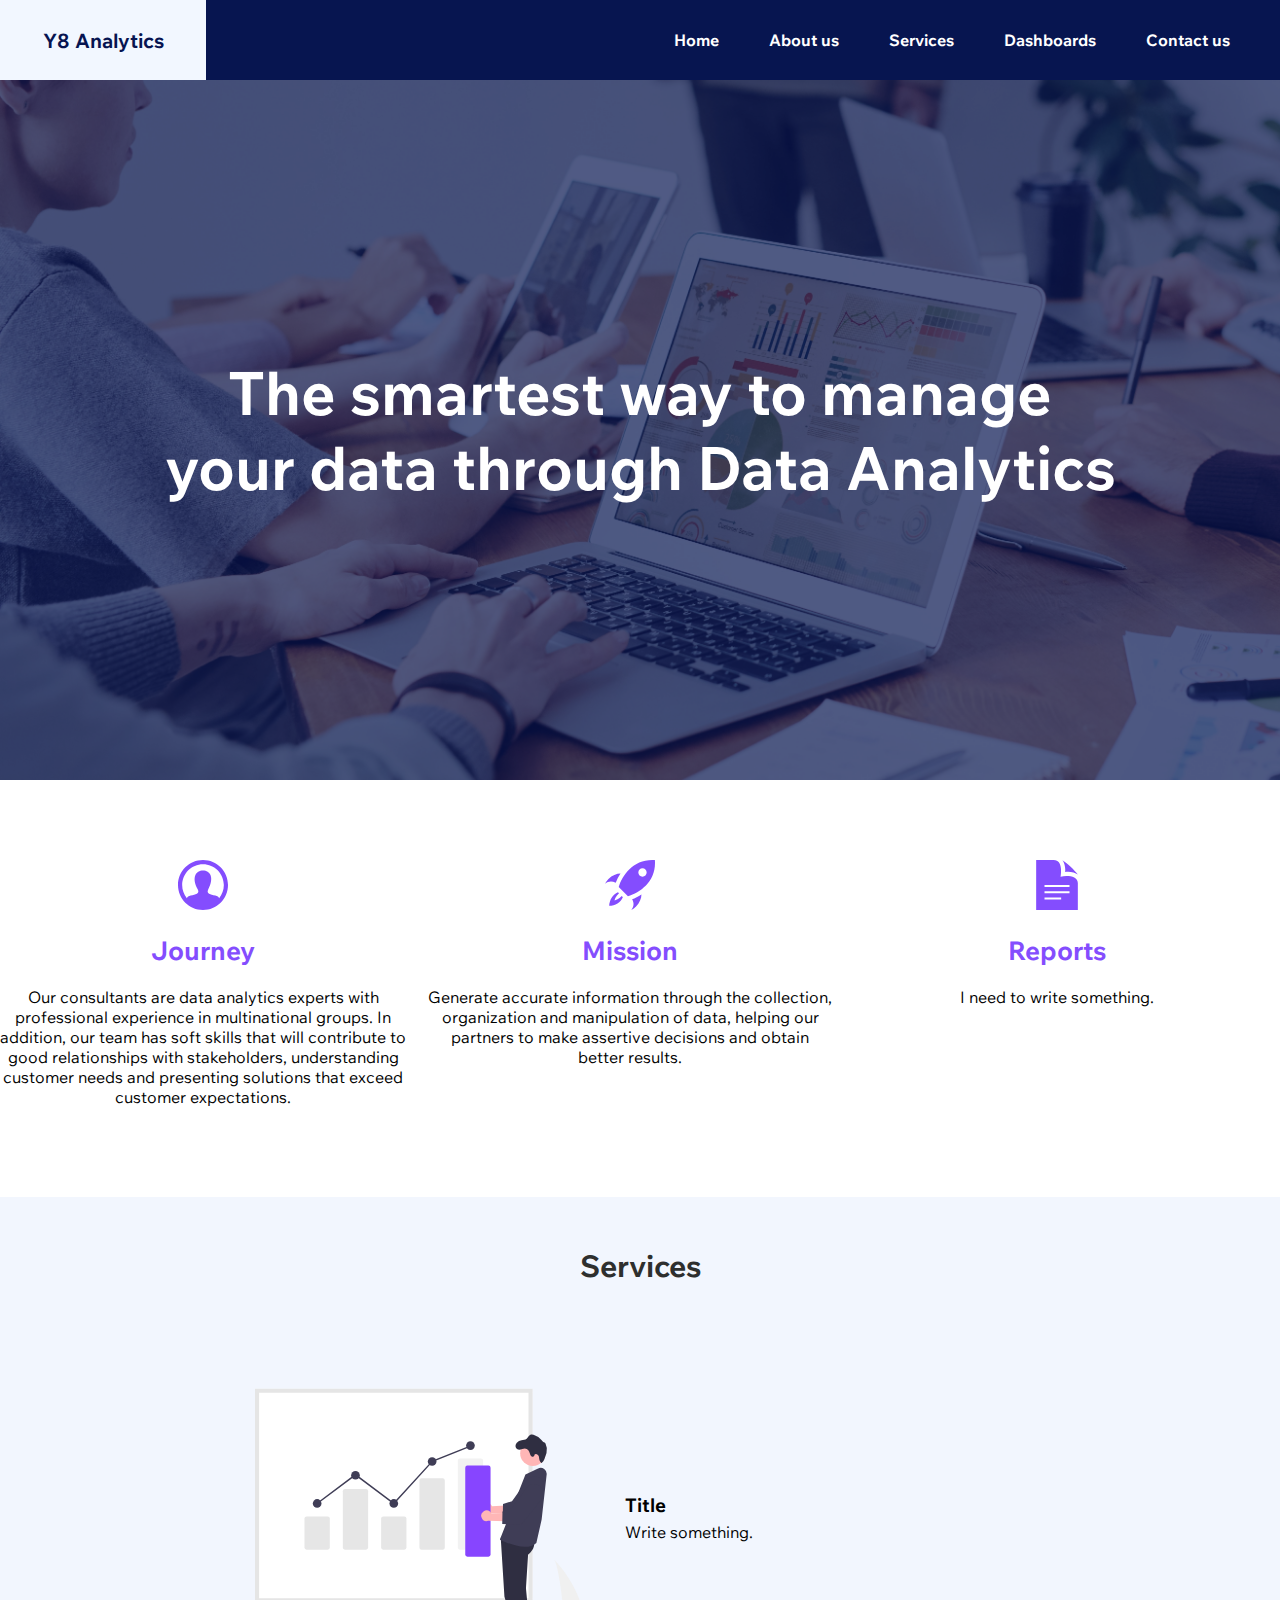
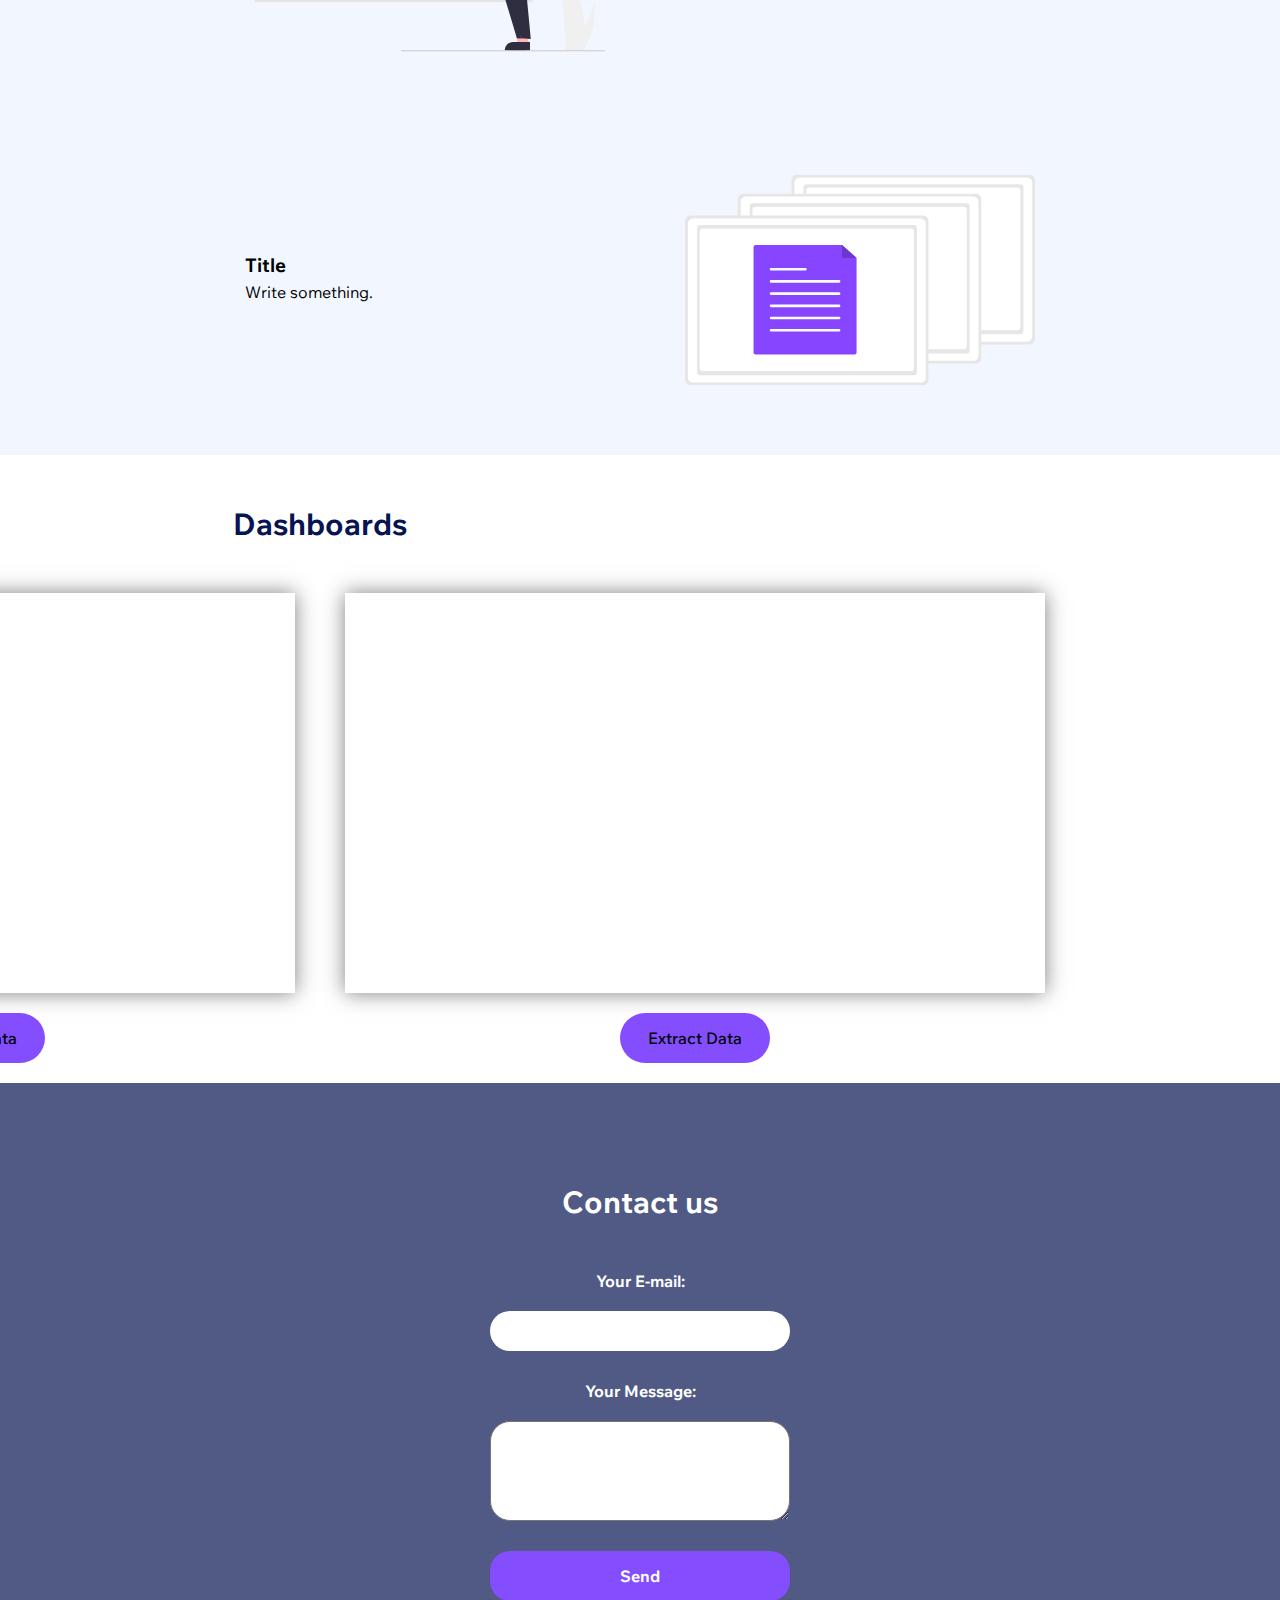
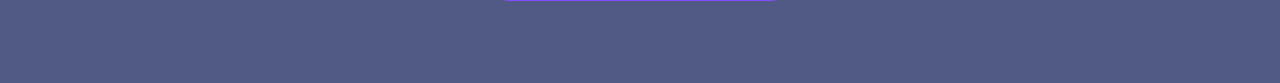
==== commit 0009f882: "Contact us section (not tested yet)" ====
--- a/Final Project_Y8 Analytics Website.html
+++ b/Final Project_Y8 Analytics Website.html
@@ -137,6 +137,39 @@
         </div>
     </section>
 
+    <!-- Contact us -->
+    <section id="contact-container" class="contact-container">
+        <div class="contact-img"></div>
+
+        <div class="contact-content">
+            <h1>Contact us</h1>
+
+            <div class="form-contact">
+                <form
+                action="https://formspree.io/f/mrgwdvpw"
+                method="POST"
+                onsubmit="resetForm()"
+                >
+                <div class="grid">
+                    <label class="label-email">
+                        Your E-mail:
+                    </label>
+                    <input required type="email" name="email">
+                </div>
+                <br>
+                <div class="grid">
+                    <label>
+                        Your Message:
+                    </label>
+                    <textarea required name="message"></textarea>
+                </div>
+                <!-- your other form fields go here -->
+                <button type="submit">Send</button>
+                </form>
+            </div>
+        </div>
+    </section>
+
     <!-- JS Script -->
     <script>
         document.getElementById("downloadButton").addEventListener("click", function() {
--- a/style.css
+++ b/style.css
@@ -308,6 +308,109 @@
 }
 
 .frame1, .frame2 {
-    width: 800px;
-    height: 510px;
-}
+    width: 700px;
+    height: 400px;
+}
+
+/* CONTACT US */
+.contact-container {
+    position: relative;
+}
+
+.contact-img {
+    background-image: url(assets/img-contact.jpg);
+    width: 100%;
+    height: 600px;
+    background-size: cover;
+    background-position: center;
+    position: absolute;
+    background-attachment: fixed;
+    background-position: center;
+    background-repeat: no-repeat;
+    background-size: cover;
+}
+
+.contact-content {
+    width: 100%;
+    height: 600px;
+    background-color: rgba(6,20,81,0.7);
+    position: absolute;
+
+    display: flex;
+    justify-content: flex-start;
+    align-items: center;
+    flex-direction: column;
+
+    color: #fff;
+}
+
+.contact-content h1 {
+    margin: 100px 0px 50px 0px;
+    font-size: 30px;
+    font-weight: 700;
+    color: #fff;
+}
+
+.form-contact {
+    width: 100%;
+    height: 100%;
+    display: flex;
+    flex-direction: column;
+    justify-content: flex-start;
+    align-items: center;
+}
+
+.grid {
+    display: flex;
+    justify-content: center;
+    align-items: center;
+    flex-direction: column;
+    margin-bottom: 10px;
+}
+
+.grid label {
+    font-size: 16px;
+    font-weight: bold;
+
+    margin-bottom: 20px;
+}
+
+.grid input {
+    width: 300px;
+    height: 40px;
+    padding: 10px;
+    border-radius: 20px;
+    border: none;
+    outline: none;
+    font-size: 16px;
+}
+
+.grid textarea {
+    width: 300px;
+    height: 100px;
+    outline: none;
+    padding: 15px;
+    border-radius: 20px;
+}
+
+.form-contact form button {
+    width: 300px;
+    height: 50px;
+    border-radius: 20px;
+    padding: 10px;
+    font-size: 16px;
+    font-weight: bold;
+    outline: none;
+    border: none;
+    margin-top: 20px;
+    background-color:RGB(132, 77, 254);
+    color: #fff;
+    transition: 0.2s ease-in-out;
+    cursor: pointer;
+}
+
+.form-contact form button:hover {
+    transition: 0.2s ease-in-out;
+    background-color: #fff;
+    color: #844DFE;
+}
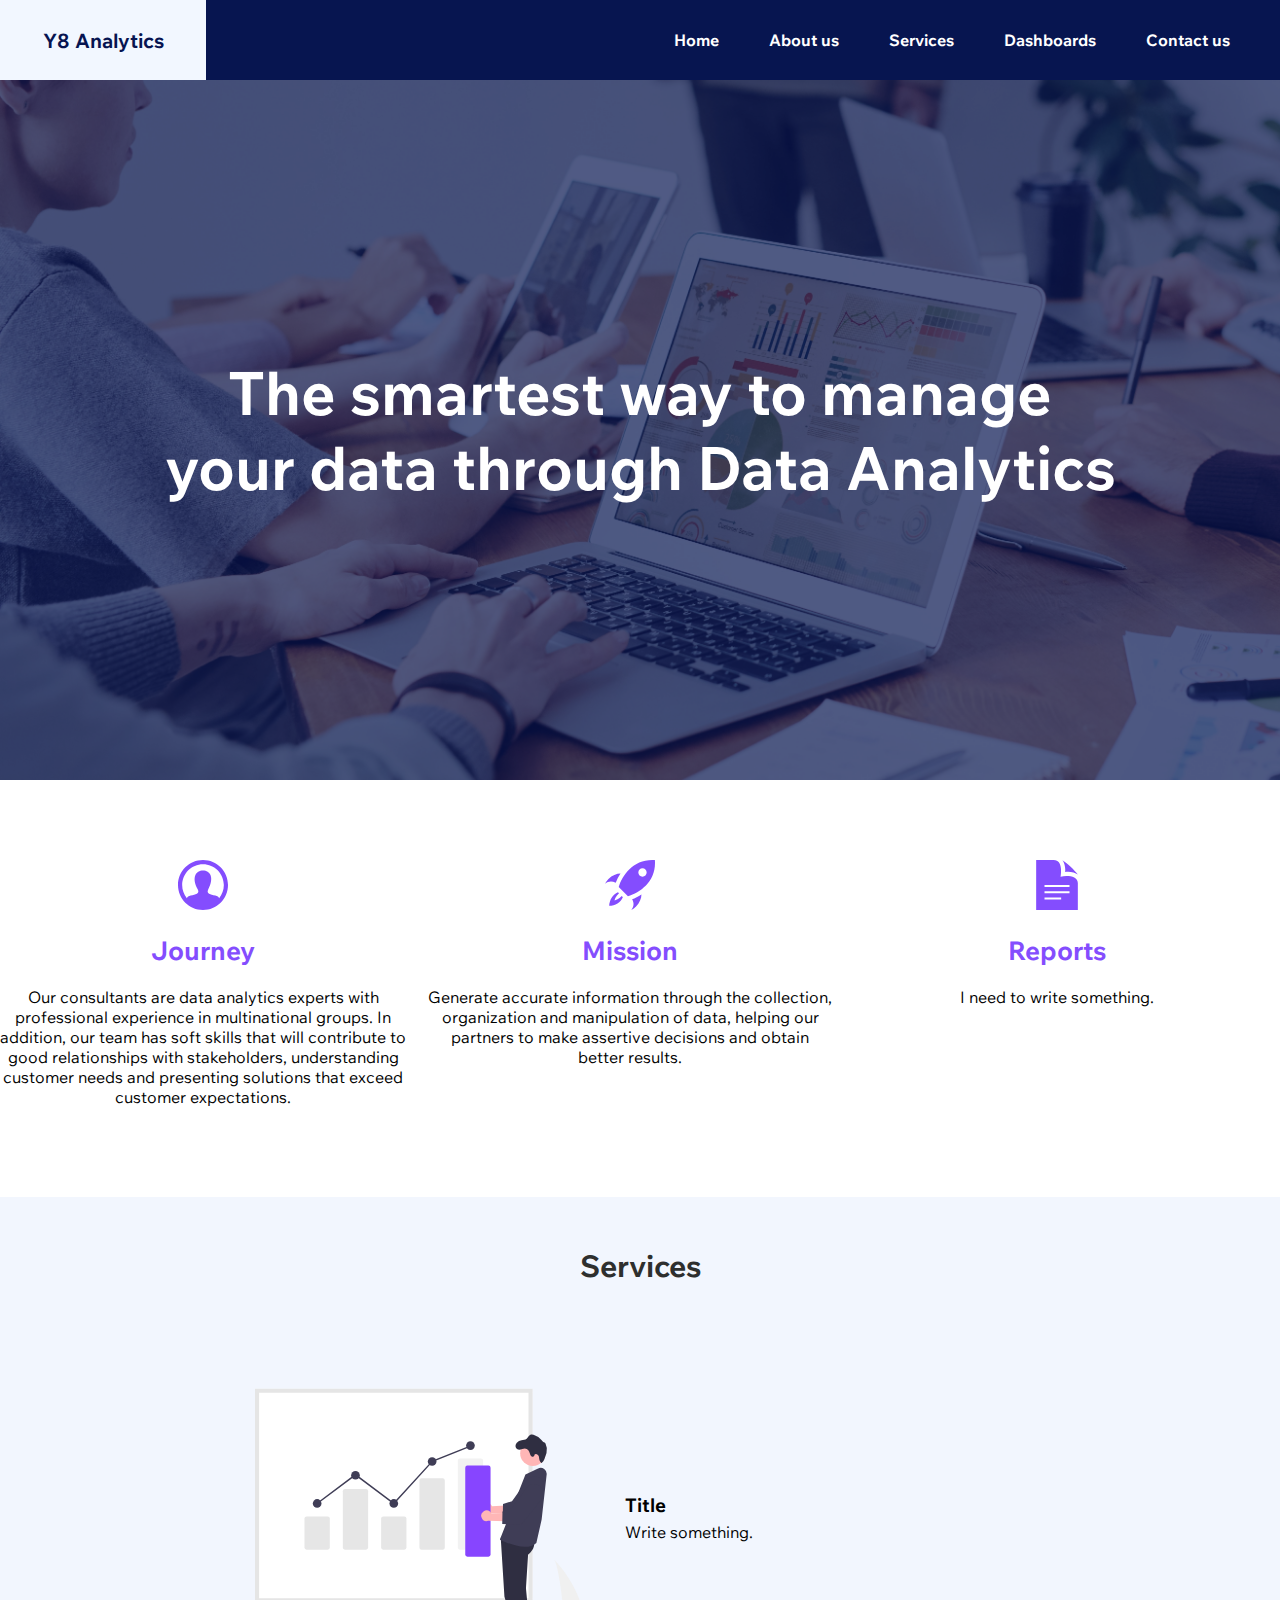
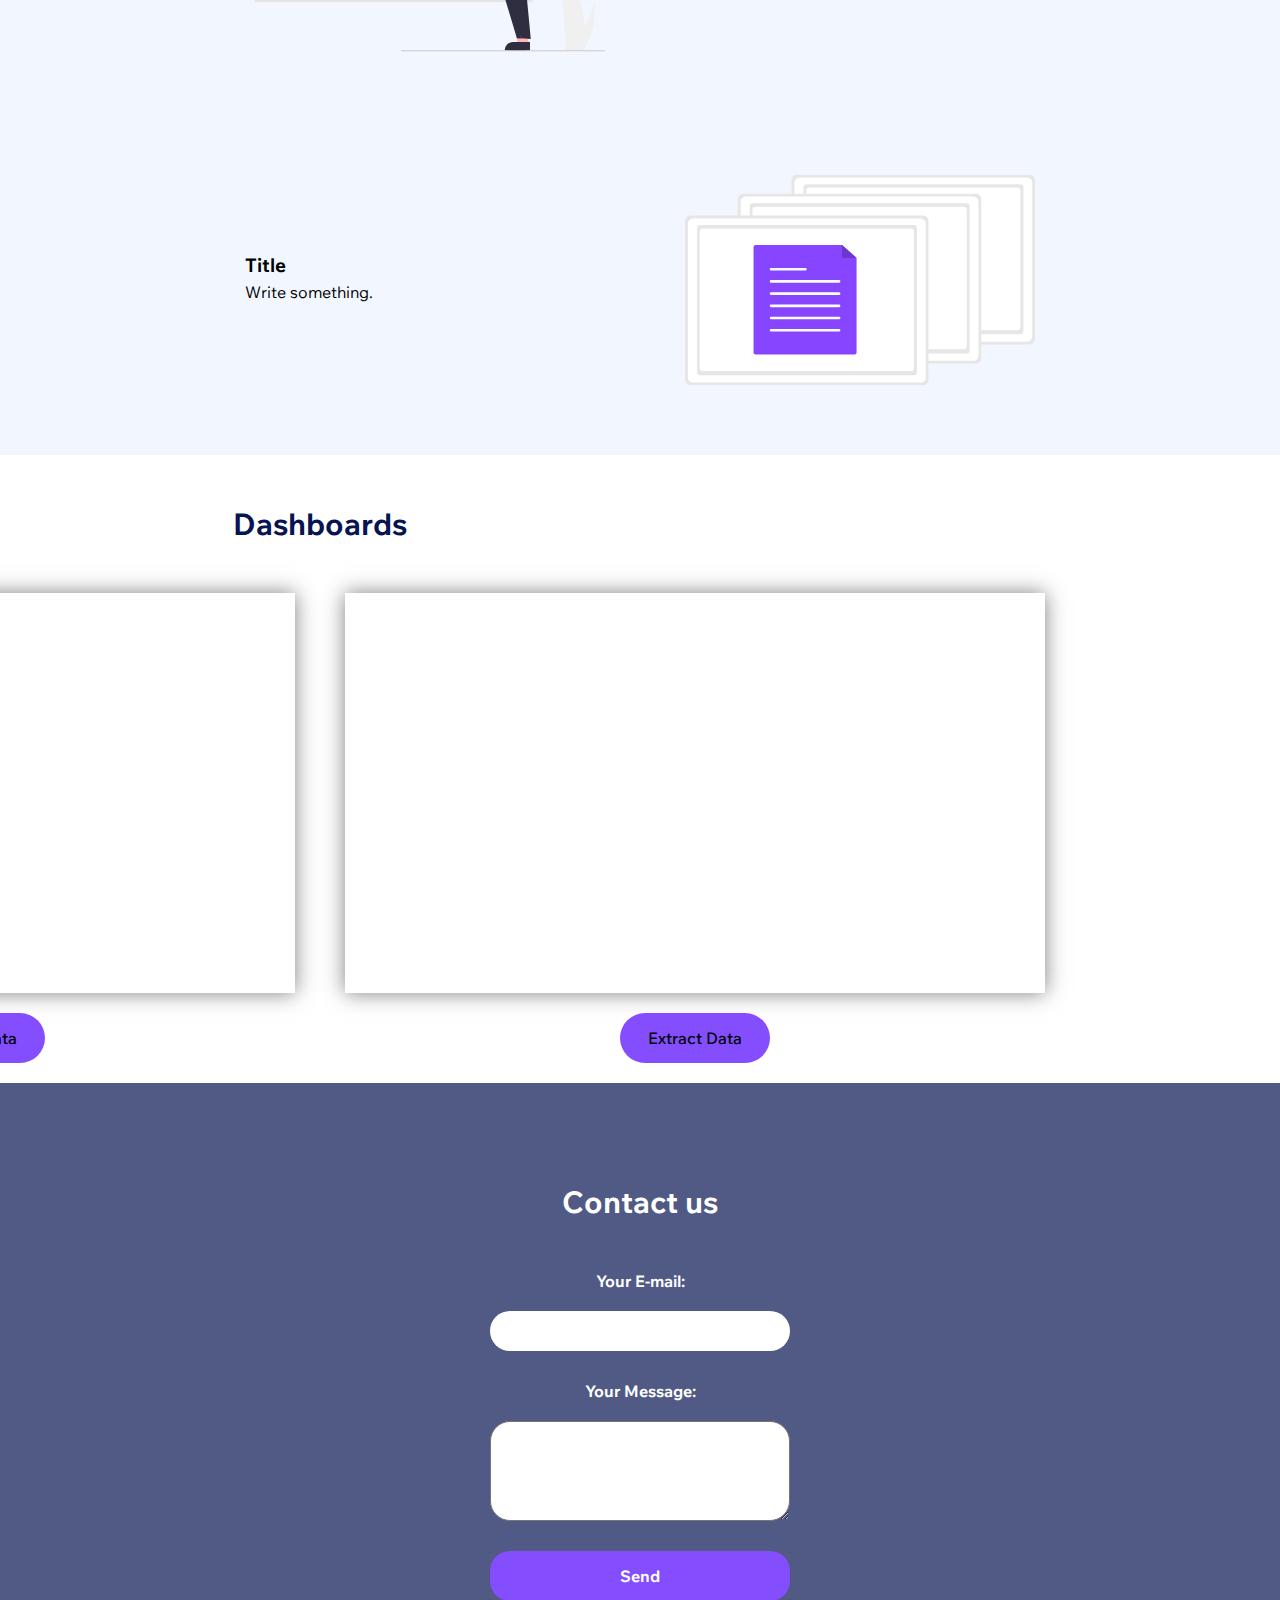
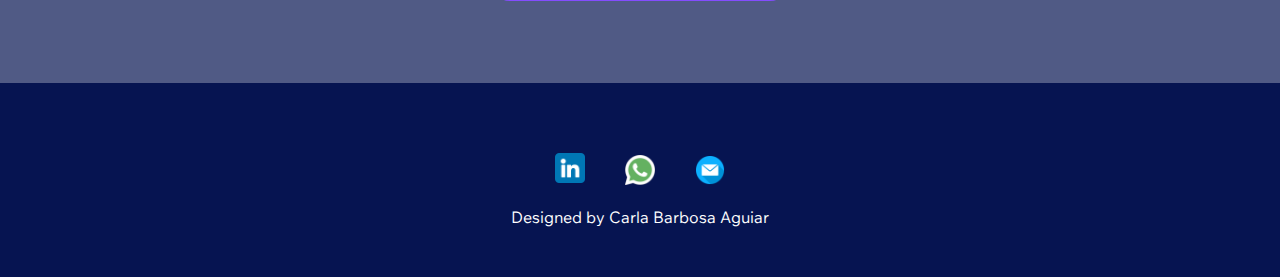
==== commit 61833df7: "Foot (missing email and wpp link)" ====
--- a/Final Project_Y8 Analytics Website.html
+++ b/Final Project_Y8 Analytics Website.html
@@ -170,6 +170,22 @@
         </div>
     </section>
 
+    <!-- FOOT -->
+    <section class="rodape-container">
+        <div class="rodape-images">
+            <a href="https://www.linkedin.com/in/carla-barbosa-aguiar/" target="_blank">
+                <img src="assets/linkedin.png" />
+            </a>
+            <img src="assets/whatsapp.png" />
+            <img src="assets/e-mail.png" />
+        </div>
+
+        <div class="create">
+            <span>Designed by Carla Barbosa Aguiar</span>
+        </div>
+    </section>
+
+
     <!-- JS Script -->
     <script>
         document.getElementById("downloadButton").addEventListener("click", function() {
--- a/style.css
+++ b/style.css
@@ -318,7 +318,7 @@
 }
 
 .contact-img {
-    background-image: url(assets/img-contact.jpg);
+    background-image: url(assets/background.jpg);
     width: 100%;
     height: 600px;
     background-size: cover;
@@ -414,3 +414,38 @@
     background-color: #fff;
     color: #844DFE;
 }
+
+/* FOOT */
+/* rodapé styles */
+
+.rodape-container {
+    width: 100%;
+    height: 100%;
+    position: relative;
+    margin-top: 600px;
+    background-color:#061451;
+    padding: 50px 0px;
+
+    display: flex;
+    justify-content: center;
+    align-items: center;
+    flex-direction: column;
+}
+
+.rodape-images {
+    display: flex;
+    justify-content: center;
+    align-items: center;
+}
+
+.rodape-images img {
+    width: 30px;
+    height: 30px;
+    margin: 20px;
+
+    cursor: pointer;
+}
+
+.create {
+    color: #fff;
+}